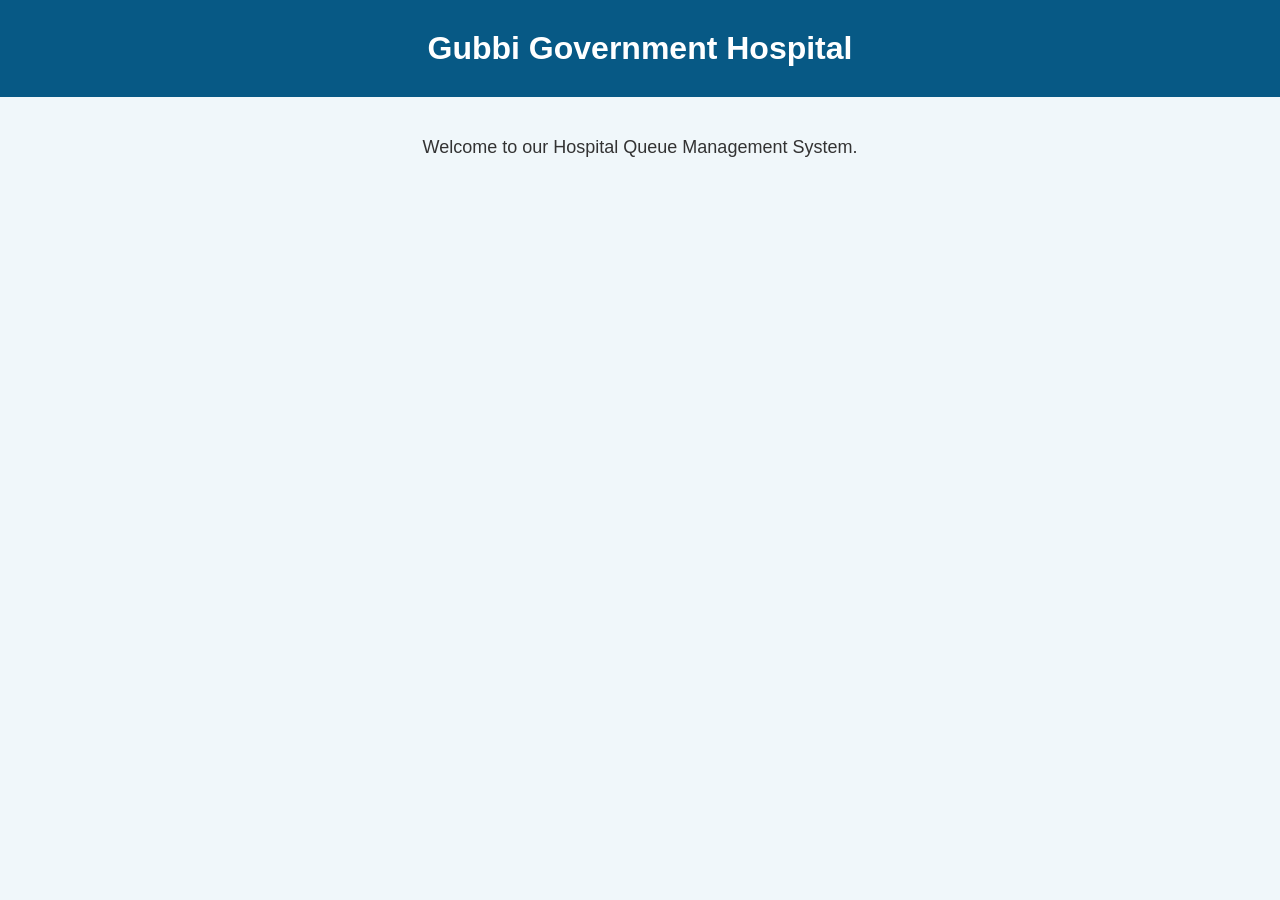
==== index.html @ d22cb8b8 "Version 1.0.0 - Create hospital homepage" ====
<!DOCTYPE html>
<html lang="en">
<head>
    <meta charset="UTF-8">
    <meta name="viewport" content="width=device-width, initial-scale=1.0">
    
    <title>Gubbi Government Hospital</title>
   
    <link rel="stylesheet" href="style.css">
</head>

<body>

    <h1>Gubbi Government Hospital</h1>

    <p>Welcome to our Hospital Queue Management System.</p>

</body>
</html>
---- style.css ----
/* Basic page styling */

* {
    margin: 0;
    padding: 0;
    box-sizing: border-box;
}

body {
    font-family: Arial, sans-serif;
    background-color: #f0f7fa;
    color: #333;
}

/* Hospital heading */

h1 {
    background-color: #075985;
    color: white;
    text-align: center;
    padding: 30px;
}

/* Welcome paragraph */

p {
    text-align: center;
    margin-top: 40px;
    font-size: 18px;
}
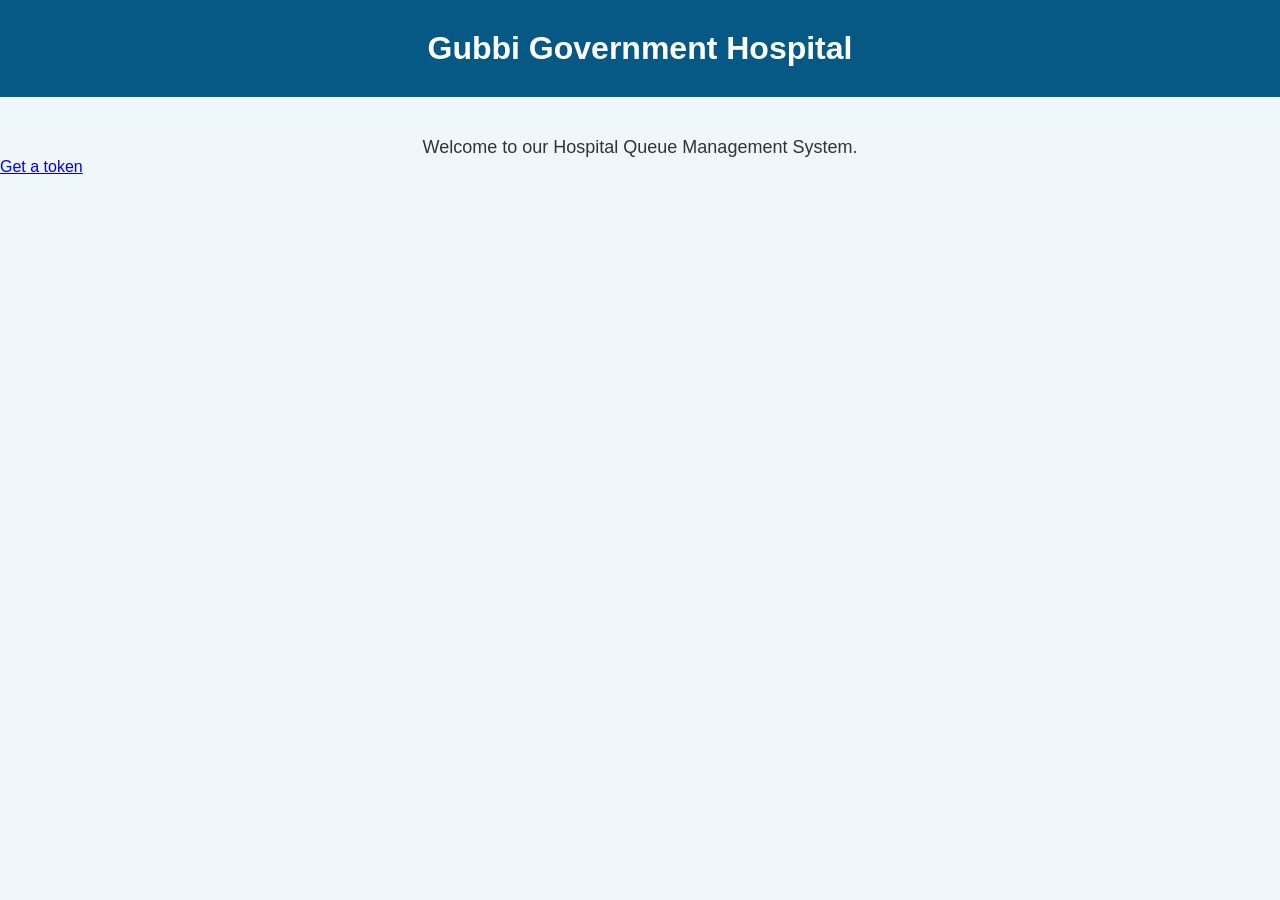
==== commit 77e82262: "Add token generation page" ====
--- a/index.html
+++ b/index.html
@@ -15,6 +15,7 @@
     <h1>Gubbi Government Hospital</h1>
 
     <p>Welcome to our Hospital Queue Management System.</p>
+    <a href="token.html">Get a token</a>
 
 </body>
 </html>
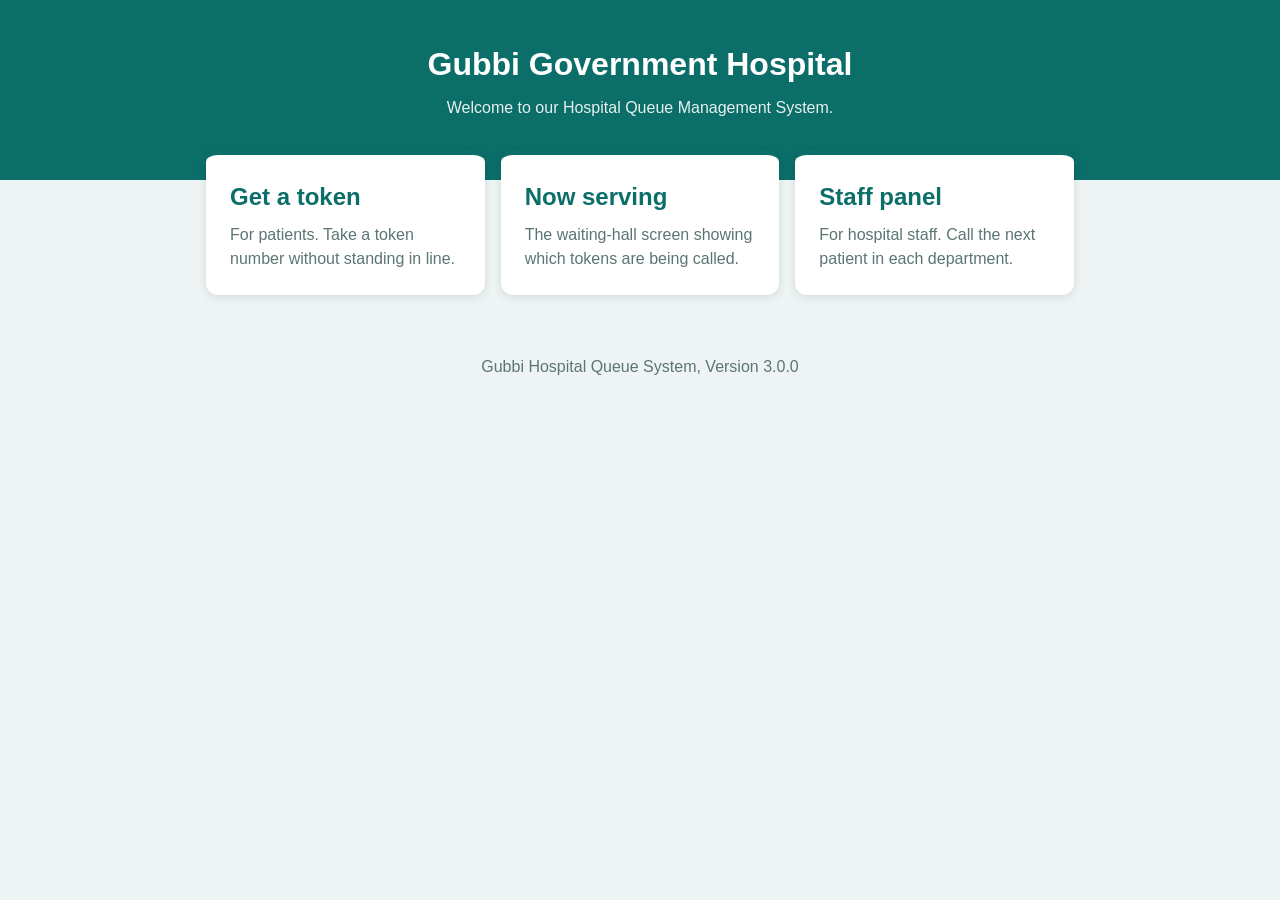
==== commit c61408aa: "Version 3.0.0 - Add staff panel and now serving screen" ====
--- a/index.html
+++ b/index.html
@@ -1,21 +1,34 @@
-
 <!DOCTYPE html>
 <html lang="en">
 <head>
-    <meta charset="UTF-8">
-    <meta name="viewport" content="width=device-width, initial-scale=1.0">
-    
-    <title>Gubbi Government Hospital</title>
-   
-    <link rel="stylesheet" href="style.css">
+  <meta charset="UTF-8">
+  <meta name="viewport" content="width=device-width, initial-scale=1">
+  <title>Gubbi Government Hospital</title>
+  <link rel="stylesheet" href="style.css">
 </head>
-
 <body>
 
+  <header class="hero">
     <h1>Gubbi Government Hospital</h1>
+    <p>Welcome to our Hospital Queue Management System.</p>
+  </header>
 
-    <p>Welcome to our Hospital Queue Management System.</p>
-    <a href="token.html">Get a token</a>
+  <main class="cards">
+    <a class="card" href="token.html">
+      <h2>Get a token</h2>
+      <p>For patients. Take a token number without standing in line.</p>
+    </a>
+    <a class="card" href="display.html">
+      <h2>Now serving</h2>
+      <p>The waiting-hall screen showing which tokens are being called.</p>
+    </a>
+    <a class="card" href="staff.html">
+      <h2>Staff panel</h2>
+      <p>For hospital staff. Call the next patient in each department.</p>
+    </a>
+  </main>
+
+  <footer>Gubbi Hospital Queue System, Version 3.0.0</footer>
 
 </body>
-</html>
+</html>
--- a/style.css
+++ b/style.css
@@ -1,31 +1,116 @@
-
-/* Basic page styling */
-
-* {
-    margin: 0;
-    padding: 0;
-    box-sizing: border-box;
+:root {
+  --bg: #eef4f3;
+  --card: #ffffff;
+  --ink: #12302f;
+  --muted: #5b7573;
+  --primary: #0b6e69;
+  --primary-dark: #084f4b;
+  --line: #c9dbd9;
 }
 
+* { box-sizing: border-box; }
+
 body {
-    font-family: Arial, sans-serif;
-    background-color: #f0f7fa;
-    color: #333;
+  margin: 0;
+  background: var(--bg);
+  color: var(--ink);
+  font-family: "Segoe UI", Roboto, Arial, sans-serif;
+  line-height: 1.5;
 }
 
-/* Hospital heading */
+/* ---------- Top banner ---------- */
+.hero {
+  background: var(--primary);
+  color: #fff;
+  text-align: center;
+  padding: 40px 20px 60px;
+}
+.hero h1 { margin: 0 0 8px; font-size: 2rem; }
+.hero p { margin: 0; opacity: 0.9; }
+.hero a { color: #fff; }
 
-h1 {
-    background-color: #075985;
-    color: white;
-    text-align: center;
-    padding: 30px;
+/* ---------- Homepage cards ---------- */
+.cards {
+  max-width: 900px;
+  margin: -30px auto 40px;
+  padding: 0 16px;
+  display: grid;
+  grid-template-columns: repeat(auto-fit, minmax(240px, 1fr));
+  gap: 16px;
 }
+.card {
+  display: block;
+  background: var(--card);
+  color: var(--ink);
+  text-decoration: none;
+  padding: 24px;
+  border-radius: 12px;
+  border-top: 5px solid var(--primary);
+  box-shadow: 0 2px 10px rgba(18, 48, 47, 0.12);
+}
+.card:hover { transform: translateY(-3px); }
+.card h2 { margin: 0 0 8px; color: var(--primary); }
+.card p { margin: 0; color: var(--muted); }
 
-/* Welcome paragraph */
+footer { text-align: center; color: var(--muted); padding: 20px; }
 
-p {
-    text-align: center;
-    margin-top: 40px;
-    font-size: 18px;
+/* ---------- Staff page ---------- */
+.panel {
+  max-width: 900px;
+  margin: -30px auto 40px;
+  padding: 0 16px;
+  display: grid;
+  grid-template-columns: repeat(auto-fit, minmax(260px, 1fr));
+  gap: 16px;
 }
+.dept {
+  background: var(--card);
+  padding: 24px;
+  border-radius: 12px;
+  text-align: center;
+  box-shadow: 0 2px 10px rgba(18, 48, 47, 0.12);
+}
+.dept h2 { margin: 0; }
+.dept .small { color: var(--muted); margin: 12px 0 0; }
+.dept .big { font-size: 2.6rem; font-weight: 700; color: var(--primary); margin: 0; }
+
+button {
+  width: 100%;
+  margin-top: 16px;
+  padding: 12px;
+  font-size: 1rem;
+  font-weight: 600;
+  color: #fff;
+  background: var(--primary);
+  border: none;
+  border-radius: 8px;
+  cursor: pointer;
+}
+button:hover { background: var(--primary-dark); }
+button.reset { max-width: 260px; background: transparent; color: #b3261e; border: 2px solid #b3261e; }
+button.reset:hover { background: #fbe9e7; }
+
+.message { text-align: center; min-height: 1.5em; color: var(--primary-dark); font-weight: 600; }
+.center { text-align: center; padding: 0 16px 40px; }
+
+/* ---------- Now-serving screen (dark, for a big TV) ---------- */
+body.board { background: #0d2423; color: #fff; }
+body.board .hero { background: #0b6e69; }
+.board-grid {
+  max-width: 1000px;
+  margin: -30px auto 20px;
+  padding: 0 16px;
+  display: grid;
+  grid-template-columns: repeat(auto-fit, minmax(300px, 1fr));
+  gap: 16px;
+}
+.board-row {
+  background: #143a38;
+  border-radius: 12px;
+  padding: 24px;
+  text-align: center;
+}
+.board-row h2 { margin: 0; color: #9fd6d1; font-weight: 600; }
+.board-row .token { font-size: 4.5rem; font-weight: 700; margin: 4px 0; letter-spacing: 2px; }
+.board-row .waiting { margin: 0; color: #9fd6d1; }
+.hint { text-align: center; color: #9fd6d1; padding-bottom: 30px; }
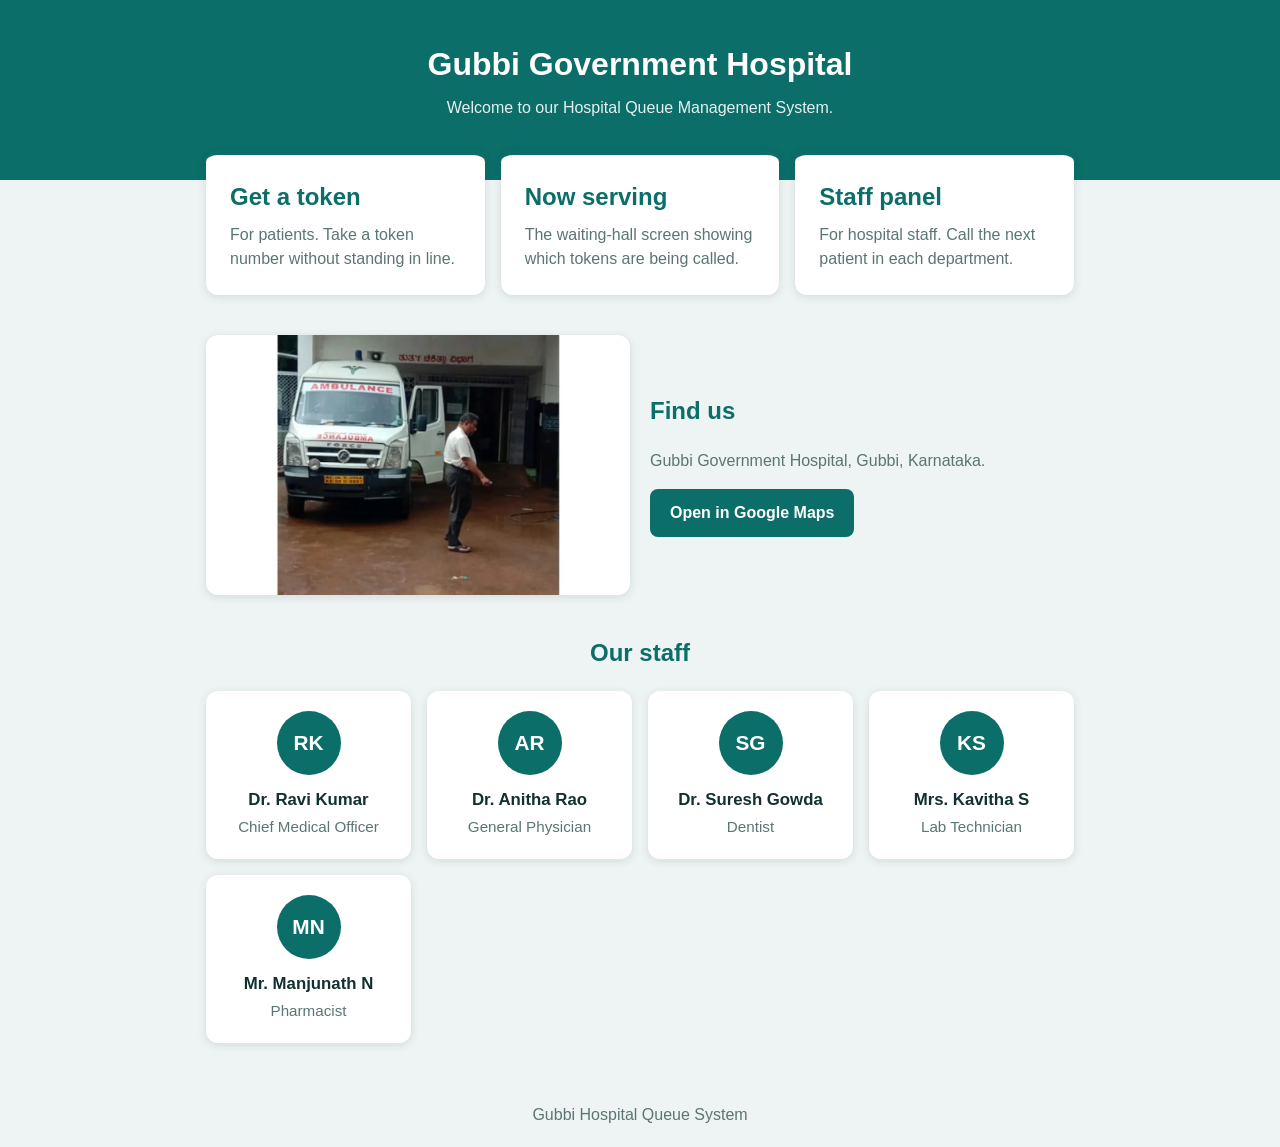
==== commit 01639686: "Version 4.0.0 - Add Firebase database and staff login" ====
--- a/index.html
+++ b/index.html
@@ -28,7 +28,53 @@
     </a>
   </main>
 
-  <footer>Gubbi Hospital Queue System, Version 3.0.0</footer>
+  <!-- Hospital photo and location -->
+  <section class="about">
+    <div class="photo">
+      <img src="hospital.webp" alt="Gubbi Government Hospital building"
+           onerror="this.parentElement.classList.add('no-photo'); this.remove();">
+      <span>Hospital photo coming soon</span>
+    </div>
+    <div class="about-text">
+      <h2>Find us</h2>
+      <p>Gubbi Government Hospital, Gubbi, Karnataka.</p>
+      <a class="map-btn" href="https://maps.google.com/maps?ftid=0x3bb0241768e32f27:0xfee0687d58b09d28&hl=en&gl=in" target="_blank" rel="noopener">Open in Google Maps</a>
+    </div>
+  </section>
+
+  <!-- Staff (SAMPLE NAMES - replace with real staff) -->
+  <section class="staff">
+    <h2>Our staff</h2>
+    <div class="staff-grid">
+      <div class="person">
+        <div class="avatar">RK</div>
+        <h3>Dr. Ravi Kumar</h3>
+        <p>Chief Medical Officer</p>
+      </div>
+      <div class="person">
+        <div class="avatar">AR</div>
+        <h3>Dr. Anitha Rao</h3>
+        <p>General Physician</p>
+      </div>
+      <div class="person">
+        <div class="avatar">SG</div>
+        <h3>Dr. Suresh Gowda</h3>
+        <p>Dentist</p>
+      </div>
+      <div class="person">
+        <div class="avatar">KS</div>
+        <h3>Mrs. Kavitha S</h3>
+        <p>Lab Technician</p>
+      </div>
+      <div class="person">
+        <div class="avatar">MN</div>
+        <h3>Mr. Manjunath N</h3>
+        <p>Pharmacist</p>
+      </div>
+    </div>
+  </section>
+
+  <footer>Gubbi Hospital Queue System</footer>
 
 </body>
 </html>
--- a/style.css
+++ b/style.css
@@ -113,4 +113,67 @@
 .board-row h2 { margin: 0; color: #9fd6d1; font-weight: 600; }
 .board-row .token { font-size: 4.5rem; font-weight: 700; margin: 4px 0; letter-spacing: 2px; }
 .board-row .waiting { margin: 0; color: #9fd6d1; }
-.hint { text-align: center; color: #9fd6d1; padding-bottom: 30px; }+.hint { text-align: center; color: #9fd6d1; padding-bottom: 30px; }
+/* ---------- Homepage: photo and location ---------- */
+.about {
+  max-width: 900px;
+  margin: 0 auto 40px;
+  padding: 0 16px;
+  display: grid;
+  grid-template-columns: repeat(auto-fit, minmax(280px, 1fr));
+  gap: 20px;
+  align-items: center;
+}
+.photo {
+  background: #cfe3e1;
+  border-radius: 12px;
+  overflow: hidden;
+  box-shadow: 0 2px 10px rgba(18, 48, 47, 0.12);
+}
+.photo img { display: block; width: 100%; height: 260px; object-fit: cover; }
+.photo span { display: none; color: var(--muted); text-align: center; padding: 110px 16px; }
+.photo.no-photo span { display: block; }
+
+.about-text h2 { margin-top: 0; color: var(--primary); }
+.about-text p { margin: 0 0 16px; color: var(--muted); }
+.map-btn {
+  display: inline-block;
+  padding: 12px 20px;
+  background: var(--primary);
+  color: #fff;
+  text-decoration: none;
+  font-weight: 600;
+  border-radius: 8px;
+}
+.map-btn:hover { background: var(--primary-dark); }
+
+/* ---------- Homepage: staff ---------- */
+.staff { max-width: 900px; margin: 0 auto 40px; padding: 0 16px; }
+.staff h2 { text-align: center; color: var(--primary); }
+.staff-grid {
+  display: grid;
+  grid-template-columns: repeat(auto-fit, minmax(170px, 1fr));
+  gap: 16px;
+}
+.person {
+  background: var(--card);
+  border-radius: 12px;
+  padding: 20px;
+  text-align: center;
+  box-shadow: 0 2px 10px rgba(18, 48, 47, 0.12);
+}
+.avatar {
+  width: 64px;
+  height: 64px;
+  margin: 0 auto 12px;
+  border-radius: 50%;
+  background: var(--primary);
+  color: #fff;
+  display: flex;
+  align-items: center;
+  justify-content: center;
+  font-weight: 700;
+  font-size: 1.3rem;
+}
+.person h3 { margin: 0; font-size: 1.05rem; }
+.person p { margin: 4px 0 0; color: var(--muted); font-size: 0.95rem; }
